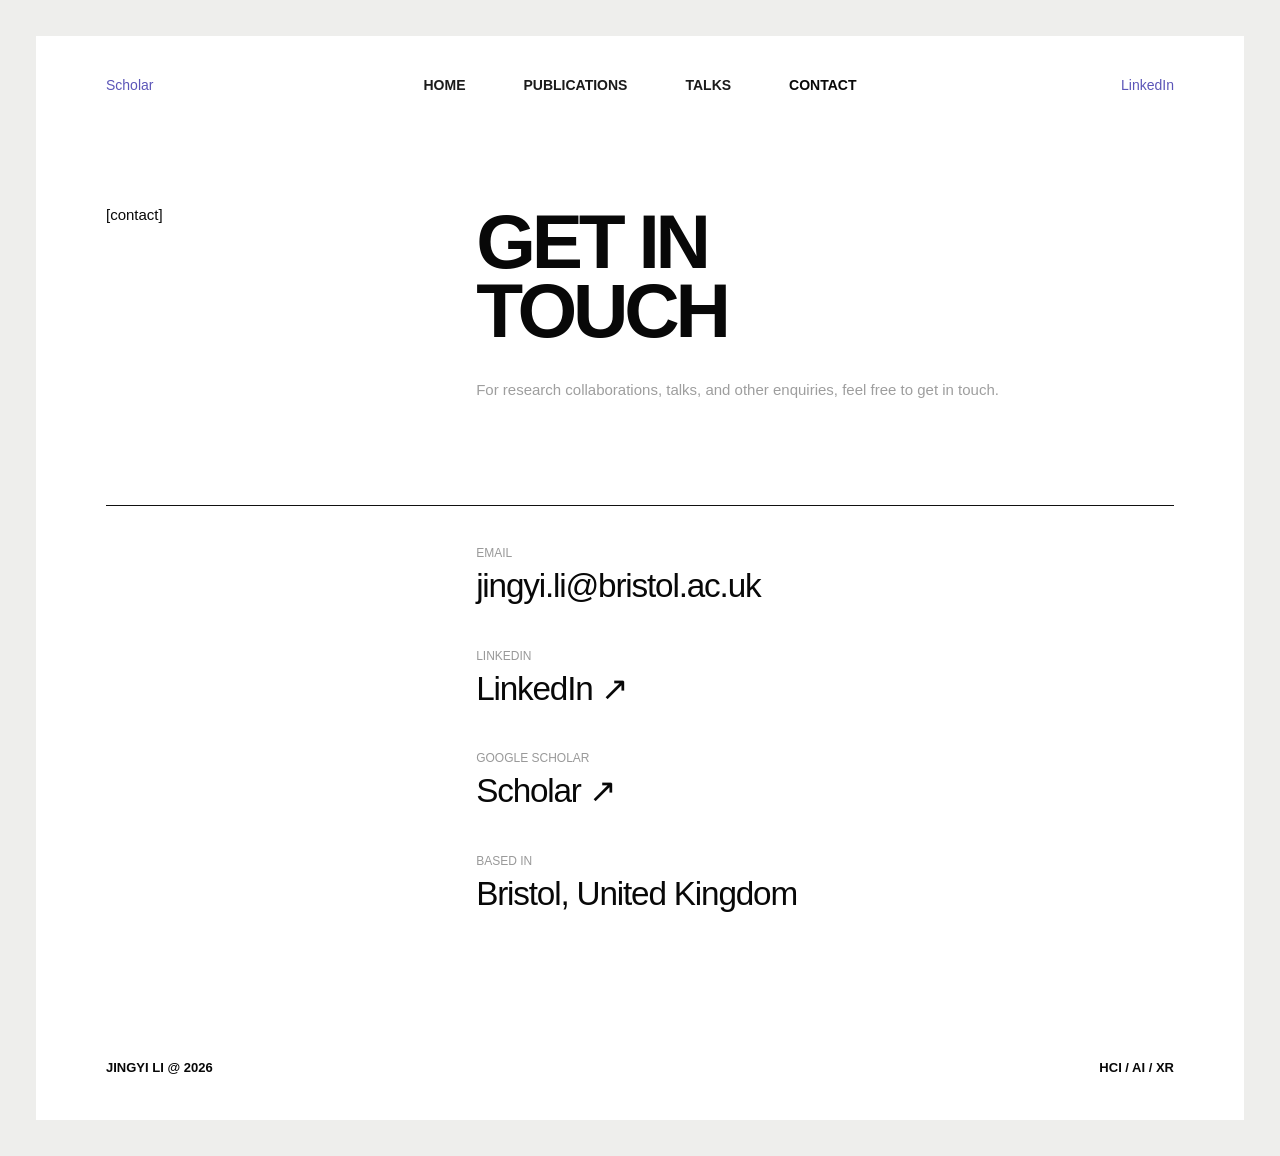
==== contact.html @ 2de235cf "Create contact.html" ====
<!DOCTYPE html>
<html lang="en">

<head>
    <meta charset="UTF-8">

    <meta
        name="viewport"
        content="width=device-width, initial-scale=1.0"
    >

    <title>Contact | Jingyi Li</title>

    <meta
        name="description"
        content="Contact Jingyi Li, Human–AI Interaction Researcher and Senior Research Associate at the University of Bristol."
    >

    <link
        rel="canonical"
        href="https://jing-yi-li.github.io/contact.html"
    >

    <link
        rel="stylesheet"
        href="style.css?v=20260917-4"
    >
</head>


<body>

<div class="site">

    <header class="topbar">

        <a
            class="external-link scholar"
            href="https://scholar.google.com/citations?user=fTp2P1oAAAAJ&hl=en"
            target="_blank"
            rel="noopener noreferrer"
        >
            Scholar
        </a>


        <nav class="main-nav">

            <a href="index.html">
                HOME
            </a>

            <a href="publications.html">
                PUBLICATIONS
            </a>

            <a href="talks.html">
                TALKS
            </a>

            <a
                class="active"
                href="contact.html"
            >
                CONTACT
            </a>

        </nav>


        <a
            class="external-link linkedin"
            href="https://uk.linkedin.com/in/jingyi-li-immersive"
            target="_blank"
            rel="noopener noreferrer"
        >
            LinkedIn
        </a>

    </header>


    <main class="subpage">

        <section class="page-intro">

            <div class="page-label">
                [contact]
            </div>

            <div>
                <h1 class="page-heading">
                    Get in<br>
                    Touch
                </h1>
            </div>

            <p class="page-intro-text">
                For research collaborations, talks, and other enquiries,
                feel free to get in touch.
            </p>

        </section>


        <section class="contact-layout">

            <div></div>

            <div class="contact-details">

                <div class="contact-item">

                    <div class="contact-label">
                        Email
                    </div>

                    <p class="contact-value">
                        <a href="mailto:YOUR_EMAIL">
                            jingyi.li@bristol.ac.uk
                        </a>
                    </p>

                </div>


                <div class="contact-item">

                    <div class="contact-label">
                        LinkedIn
                    </div>

                    <p class="contact-value">

                        <a
                            href="https://uk.linkedin.com/in/jingyi-li-immersive"
                            target="_blank"
                            rel="noopener noreferrer"
                        >
                            LinkedIn ↗
                        </a>

                    </p>

                </div>


                <div class="contact-item">

                    <div class="contact-label">
                        Google Scholar
                    </div>

                    <p class="contact-value">

                        <a
                            href="https://scholar.google.com/citations?user=fTp2P1oAAAAJ&hl=en"
                            target="_blank"
                            rel="noopener noreferrer"
                        >
                            Scholar ↗
                        </a>

                    </p>

                </div>


                <div class="contact-item">

                    <div class="contact-label">
                        Based in
                    </div>

                    <p class="contact-value">
                        Bristol, United Kingdom
                    </p>

                </div>

            </div>

        </section>

    </main>


    <footer class="footer">

        <div class="footer-left">
            JINGYI LI @ 2026
        </div>

        <div>
            HCI / AI / XR
        </div>

    </footer>

</div>

</body>

</html>
---- style.css ----
/* ==========================================
   RESET
========================================== */

* {
    box-sizing: border-box;
}

html,
body {
    margin: 0;
    padding: 0;
}

html {
    scroll-behavior: smooth;
}

body {
    min-height: 100vh;

    background: #eeeeec;
    color: #080808;

    font-family:
        Arial,
        Helvetica,
        sans-serif;

    -webkit-font-smoothing: antialiased;
    text-rendering: optimizeLegibility;
}

a {
    color: inherit;
    text-decoration: none;
}



/* ==========================================
   OUTER PAGE
========================================== */

.site {
    width: calc(100% - 72px);
    max-width: 1450px;

    min-height: calc(100vh - 72px);

    margin: 36px auto;

    padding:
        32px
        70px
        46px;

    background: #ffffff;

    display: grid;

    grid-template-rows:
        auto
        1fr
        auto;
}



/* ==========================================
   TOP NAVIGATION
========================================== */

.topbar {
    display: grid;

    grid-template-columns:
        1fr
        auto
        1fr;

    align-items: center;

    min-height: 34px;

    font-size: 14px;
    line-height: 1;

    font-weight: 600;
}


.scholar {
    justify-self: start;
}

.linkedin {
    justify-self: end;
}


.external-link {
    color: #5b55b8;

    font-weight: 400;

    transition: opacity 0.2s ease;
}

.external-link:hover {
    opacity: 0.55;
}


.main-nav {
    display: flex;

    align-items: center;

    gap: 58px;
}


.main-nav a {
    font-size: 14px;

    font-weight: 700;

    transition: opacity 0.2s ease;
}

.main-nav a:not(.active) {
    opacity: 0.92;
}

.main-nav a:hover {
    opacity: 0.45;
}



/* ==========================================
   MAIN LAYOUT
========================================== */

.home {
    position: relative;

    display: grid;

    grid-template-columns:
        minmax(220px, 1fr)
        minmax(470px, 1.75fr)
        minmax(240px, 1fr);

    column-gap: 60px;

    align-items: center;
}



/* ==========================================
   SMALL LABELS
========================================== */

.small-heading {
    margin-bottom: 15px;

    font-size: 15px;
    line-height: 1;

    font-weight: 400;

    text-transform: lowercase;
}



/* ==========================================
   LEFT — ABOUT
========================================== */

.about {
    align-self: end;

    padding-bottom: 74px;

    max-width: 260px;
}


.about-copy {
    color: #a3a3a3;

    font-size: 14px;
    line-height: 1.26;

    font-weight: 300;
}


.about-copy p {
    margin: 0 0 20px;
}

.about-copy p:last-child {
    margin-bottom: 0;
}



/* ==========================================
   CENTRE — IDENTITY
========================================== */

.identity {
    align-self: center;

    transform: translate(48px, 8px);
}


.identity h1 {
    margin:
        0
        0
        28px;

    font-size:
        clamp(
            48px,
            4.5vw,
            68px
        );

    line-height: 0.95;

    letter-spacing: -0.045em;

    font-weight: 700;

    white-space: nowrap;
}


.role {
    display: flex;
    flex-direction: column;

    font-size:
        clamp(
            47px,
            4.6vw,
            70px
        );

    line-height: 1.13;

    letter-spacing: -0.045em;

    font-weight: 300;
    font-style: italic;
}


.role span {
    display: block;

    white-space: nowrap;
}



/* ==========================================
   RIGHT — CREDENTIALS
========================================== */

.credentials {
    align-self: start;

    margin-top: 93px;

    text-align: right;
}


.credentials .small-heading {
    margin-bottom: 20px;
}


.credential-group {
    margin-bottom: 40px;
}


.credential-group:last-child {
    margin-bottom: 0;
}


.credential-title {
    margin:
        0
        0
        7px;

    font-size: 16px;
    line-height: 1.2;

    font-weight: 400;
}


.credential-detail {
    margin: 0;

    color: #9e9e9e;

    font-size: 15px;
    line-height: 1.18;

    font-weight: 300;
}



/* ==========================================
   FOOTER
========================================== */

.footer {
    display: flex;

    justify-content: space-between;
    align-items: flex-end;

    padding-top: 24px;

    font-size: 13px;
    line-height: 1;

    font-weight: 700;
}

.footer-right {
    position: relative;

    min-width: 120px;

    text-align: center;
}

.profile-photo {
    position: absolute;

    width: 120px;
    height: 120px;

    left: 50%;
    bottom: 26px;

    transform: translateX(-50%);

    border-radius: 50%;

    object-fit: cover;
    object-position: center;

    display: block;
}


/* ==========================================
   LARGE DESKTOP TUNING
========================================== */

@media (min-width: 1500px) {

    .site {
        min-height: 810px;
    }

}



/* ==========================================
   TABLET / SMALL LAPTOP
========================================== */

@media (max-width: 1100px) {

    .site {
        padding:
            28px
            42px
            38px;
    }


    .home {
        grid-template-columns:
            0.85fr
            1.7fr
            0.9fr;

        column-gap: 36px;
    }


    .main-nav {
        gap: 34px;
    }


    .about {
        max-width: 220px;
    }


    .about-copy {
        font-size: 12px;
    }


    .credential-detail {
        font-size: 13px;
    }

}



/* ==========================================
   MOBILE
========================================== */

@media (max-width: 760px) {

    body {
        background: #ffffff;
    }


    .site {
        width: 100%;

        min-height: 100svh;

        margin: 0;

        padding:
            24px
            22px
            28px;
    }



    /* NAV */

    .topbar {
        grid-template-columns:
            1fr
            auto;

        row-gap: 28px;
    }


    .scholar {
        grid-column: 1;
        grid-row: 1;
    }


    .linkedin {
        grid-column: 2;
        grid-row: 1;
    }


    .main-nav {
        grid-column:
            1 / -1;

        grid-row: 2;

        justify-self: start;

        gap: 25px;
    }



    /* MAIN */

    .home {
        display: flex;

        flex-direction: column;

        align-items: stretch;

        padding:
            90px
            0
            80px;
    }



    /* CENTRAL IDENTITY FIRST */

    .identity {
        order: 1;

        transform: none;
    }


    .identity h1 {
        margin-bottom: 26px;

        font-size: 15vw;
    }


    .role {
        font-size: 11.5vw;

        line-height: 1.08;
    }


    .role span {
        white-space: normal;
    }



    /* CREDENTIALS */

    .credentials {
        order: 2;

        margin-top: 90px;

        text-align: left;
    }


    .credential-group {
        margin-bottom: 32px;
    }



    /* ABOUT */

    .about {
        order: 3;

        align-self: auto;

        max-width: 390px;

        padding:
            55px
            0
            0;
    }


    .about-copy {
        font-size: 14px;
    }



    /* FOOTER */

    .footer {
        padding-top: 40px;
    }

}



/* ==========================================
   VERY SMALL MOBILE
========================================== */

@media (max-width: 430px) {

    .main-nav {
        gap: 17px;
    }


    .main-nav a,
    .topbar {
        font-size: 11px;
    }


    .footer {
        font-size: 10px;
    }

}

/* ==========================================
   INNER PAGES
========================================== */

.subpage {
    display: flex;
    flex-direction: column;

    padding:
        105px
        0
        80px;
}


/* PAGE INTRO */

.page-intro {
    display: grid;

    grid-template-columns:
        1fr
        2.25fr;

    column-gap: 60px;

    margin-bottom: 90px;
}


.page-label {
    font-size: 15px;
    line-height: 1;

    font-weight: 400;
}


.page-heading {
    margin: 0;

    font-size:
        clamp(
            58px,
            6vw,
            92px
        );

    line-height: 0.9;

    letter-spacing: -0.055em;

    font-weight: 700;

    text-transform: uppercase;
}


.page-intro-text {
    grid-column: 2;

    max-width: 580px;

    margin-top: 34px;

    color: #9e9e9e;

    font-size: 15px;
    line-height: 1.4;
}


/* ==========================================
   EDITORIAL LIST
========================================== */

.editorial-list {
    border-top: 1px solid #111;
}


.entry {
    display: grid;

    grid-template-columns:
        150px
        1fr;

    column-gap: 50px;

    padding:
        28px
        0
        34px;

    border-bottom: 1px solid #d7d7d7;
}


.entry-meta {
    font-size: 13px;
    line-height: 1.35;

    color: #8f8f8f;
}


.entry-content {
    max-width: 820px;
}


.entry-title {
    margin:
        0
        0
        10px;

    font-size:
        clamp(
            21px,
            2vw,
            29px
        );

    line-height: 1.1;

    letter-spacing: -0.025em;

    font-weight: 600;
}


.entry-authors,
.entry-venue,
.entry-description {
    margin:
        0
        0
        8px;

    font-size: 14px;
    line-height: 1.4;
}


.entry-authors,
.entry-description {
    color: #8e8e8e;
}


.entry-links {
    display: flex;

    flex-wrap: wrap;

    gap: 18px;

    margin-top: 15px;
}


.entry-links a {
    color: #5b55b8;

    font-size: 12px;
    font-weight: 500;

    text-transform: uppercase;
}


.entry-links a:hover {
    opacity: 0.55;
}


/* ==========================================
   CONTACT PAGE
========================================== */

.contact-layout {
    display: grid;

    grid-template-columns:
        1fr
        2.25fr;

    column-gap: 60px;

    border-top: 1px solid #111;

    padding-top: 40px;
}


.contact-details {
    grid-column: 2;

    max-width: 760px;
}


.contact-item {
    margin-bottom: 44px;
}


.contact-label {
    margin-bottom: 8px;

    color: #999;

    font-size: 12px;

    text-transform: uppercase;
}


.contact-value {
    margin: 0;

    font-size:
        clamp(
            24px,
            2.6vw,
            40px
        );

    line-height: 1.1;

    letter-spacing: -0.035em;
}


.contact-value a:hover {
    color: #5b55b8;
}


/* ==========================================
   INNER PAGE MOBILE
========================================== */

@media (max-width: 760px) {

    .subpage {
        padding:
            80px
            0
            60px;
    }


    .page-intro {
        grid-template-columns: 1fr;

        gap: 30px;

        margin-bottom: 60px;
    }


    .page-intro-text {
        grid-column: 1;

        margin-top: 0;
    }


    .page-heading {
        font-size: 15vw;
    }


    .entry {
        grid-template-columns: 1fr;

        gap: 14px;
    }


    .entry-meta {
        font-size: 11px;
    }


    .contact-layout {
        grid-template-columns: 1fr;

        gap: 30px;
    }


    .contact-details {
        grid-column: 1;
    }

}

/* ==========================================
   TALK PAGE IMAGES
========================================== */

.talk-entry-image {
    grid-template-columns:
        150px
        minmax(0, 1fr)
        280px;
}


.talk-image-wrap {
    align-self: start;
}


.talk-image {
    width: 100%;
    height: 180px;

    display: block;

    object-fit: cover;
    object-position: center;

    filter: grayscale(100%);

    transition:
        filter 0.25s ease,
        transform 0.25s ease;
}


.talk-entry-image:hover .talk-image {
    filter: grayscale(0%);
}


@media (max-width: 900px) {

    .talk-entry-image {
        grid-template-columns:
            120px
            1fr;
    }

    .talk-image-wrap {
        grid-column: 2;

        margin-top: 16px;
    }

    .talk-image {
        max-width: 420px;
    }

}


@media (max-width: 760px) {

    .talk-entry-image {
        grid-template-columns: 1fr;
    }

    .talk-image-wrap {
        grid-column: 1;
    }

    .talk-image {
        height: auto;
        max-width: 100%;
    }

}
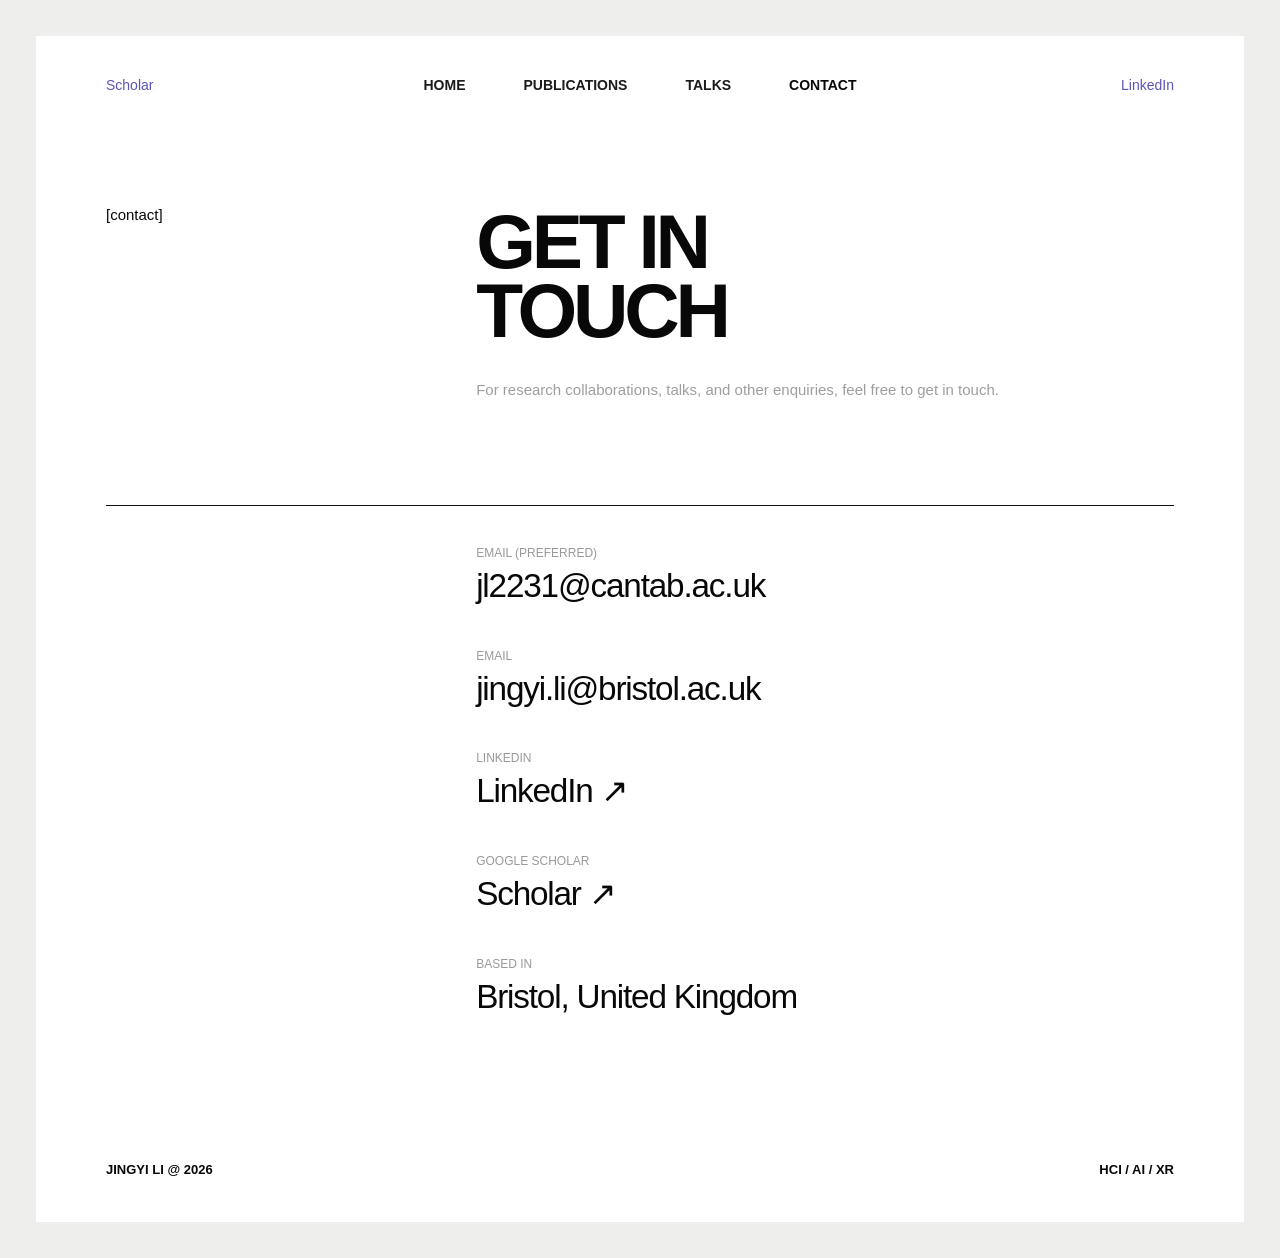
==== commit 4876921a: "Update contact.html" ====
--- a/contact.html
+++ b/contact.html
@@ -112,6 +112,20 @@
                 <div class="contact-item">
 
                     <div class="contact-label">
+                        Email (preferred)
+                    </div>
+
+                    <p class="contact-value">
+                        <a href="mailto:YOUR_EMAIL">
+                            jl2231@cantab.ac.uk
+                        </a>
+                    </p>
+
+                </div>
+
+                <div class="contact-item">
+
+                    <div class="contact-label">
                         Email
                     </div>
 
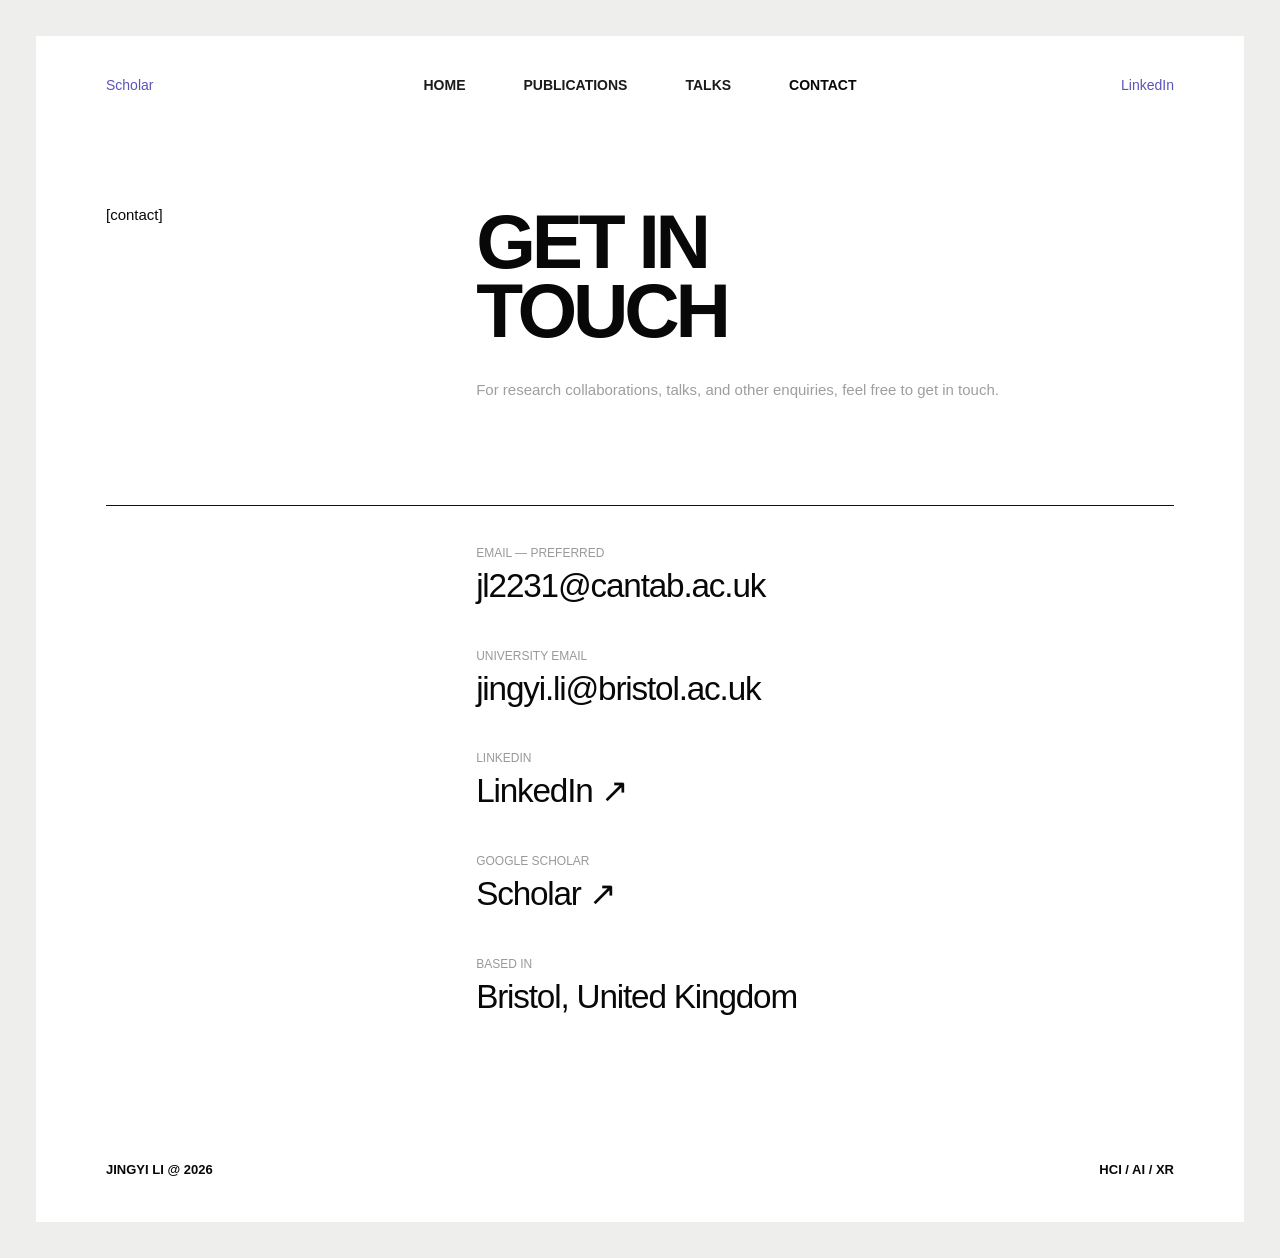
==== commit 80a76dfd: "Update contact.html" ====
--- a/contact.html
+++ b/contact.html
@@ -110,31 +110,32 @@
             <div class="contact-details">
 
                 <div class="contact-item">
-
-                    <div class="contact-label">
-                        Email (preferred)
-                    </div>
-
-                    <p class="contact-value">
-                        <a href="mailto:YOUR_EMAIL">
+                
+                    <div class="contact-label">
+                        Email — preferred
+                    </div>
+                
+                    <p class="contact-value">
+                        <a href="mailto:jl2231@cantab.ac.uk">
                             jl2231@cantab.ac.uk
                         </a>
                     </p>
-
-                </div>
-
-                <div class="contact-item">
-
-                    <div class="contact-label">
-                        Email
-                    </div>
-
-                    <p class="contact-value">
-                        <a href="mailto:YOUR_EMAIL">
+                
+                </div>
+                
+                
+                <div class="contact-item">
+                
+                    <div class="contact-label">
+                        University email
+                    </div>
+                
+                    <p class="contact-value">
+                        <a href="mailto:jingyi.li@bristol.ac.uk">
                             jingyi.li@bristol.ac.uk
                         </a>
                     </p>
-
+                
                 </div>
 
 
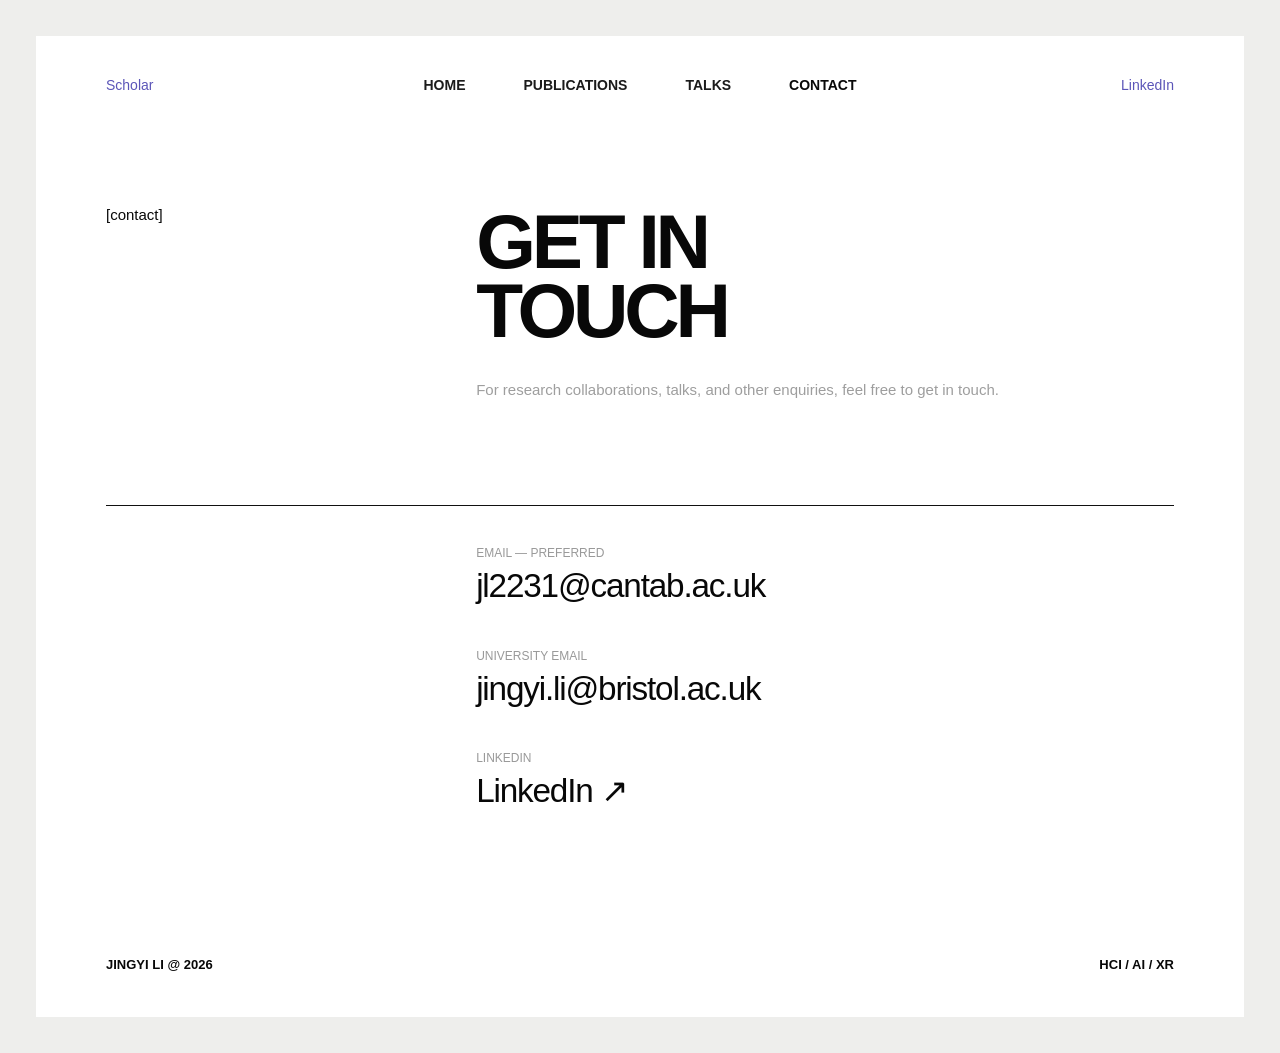
==== commit d2d042c8: "Update contact.html" ====
--- a/contact.html
+++ b/contact.html
@@ -160,38 +160,10 @@
                 </div>
 
 
-                <div class="contact-item">
-
-                    <div class="contact-label">
-                        Google Scholar
-                    </div>
-
-                    <p class="contact-value">
-
-                        <a
-                            href="https://scholar.google.com/citations?user=fTp2P1oAAAAJ&hl=en"
-                            target="_blank"
-                            rel="noopener noreferrer"
-                        >
-                            Scholar ↗
-                        </a>
-
-                    </p>
-
-                </div>
+                
 
 
-                <div class="contact-item">
 
-                    <div class="contact-label">
-                        Based in
-                    </div>
-
-                    <p class="contact-value">
-                        Bristol, United Kingdom
-                    </p>
-
-                </div>
 
             </div>
 
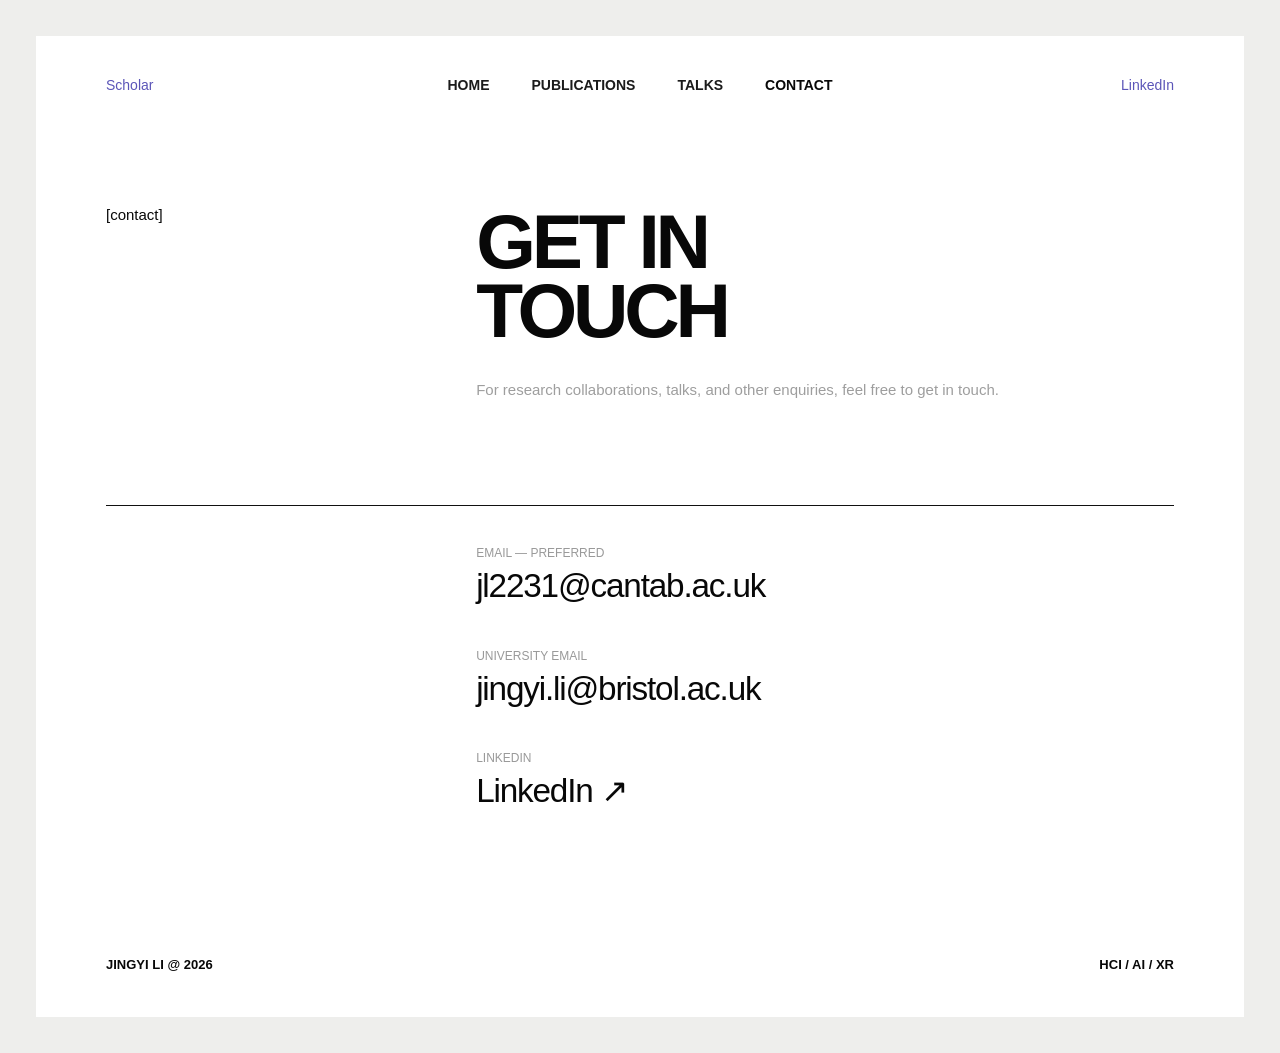
==== commit 82484493: "Update contact.html" ====
--- a/contact.html
+++ b/contact.html
@@ -23,7 +23,7 @@
 
     <link
         rel="stylesheet"
-        href="style.css?v=20260917-4"
+        href="style.css?v=20260917-6"
     >
 </head>
 
--- a/style.css
+++ b/style.css
@@ -37,7 +37,6 @@
 }
 
 
-
 /* ==========================================
    OUTER PAGE
 ========================================== */
@@ -66,7 +65,6 @@
 }
 
 
-
 /* ==========================================
    TOP NAVIGATION
 ========================================== */
@@ -89,7 +87,6 @@
     font-weight: 600;
 }
 
-
 .scholar {
     justify-self: start;
 }
@@ -98,7 +95,6 @@
     justify-self: end;
 }
 
-
 .external-link {
     color: #5b55b8;
 
@@ -111,15 +107,13 @@
     opacity: 0.55;
 }
 
-
 .main-nav {
     display: flex;
 
     align-items: center;
 
-    gap: 58px;
-}
-
+    gap: 42px;
+}
 
 .main-nav a {
     font-size: 14px;
@@ -138,9 +132,8 @@
 }
 
 
-
-/* ==========================================
-   MAIN LAYOUT
+/* ==========================================
+   HOME — MAIN LAYOUT
 ========================================== */
 
 .home {
@@ -159,7 +152,6 @@
 }
 
 
-
 /* ==========================================
    SMALL LABELS
 ========================================== */
@@ -176,9 +168,8 @@
 }
 
 
-
-/* ==========================================
-   LEFT — ABOUT
+/* ==========================================
+   HOME — LEFT / ABOUT
 ========================================== */
 
 .about {
@@ -189,7 +180,6 @@
     max-width: 260px;
 }
 
-
 .about-copy {
     color: #a3a3a3;
 
@@ -199,7 +189,6 @@
     font-weight: 300;
 }
 
-
 .about-copy p {
     margin: 0 0 20px;
 }
@@ -209,9 +198,8 @@
 }
 
 
-
-/* ==========================================
-   CENTRE — IDENTITY
+/* ==========================================
+   HOME — CENTRE / IDENTITY
 ========================================== */
 
 .identity {
@@ -219,7 +207,6 @@
 
     transform: translate(48px, 8px);
 }
-
 
 .identity h1 {
     margin:
@@ -243,7 +230,6 @@
     white-space: nowrap;
 }
 
-
 .role {
     display: flex;
     flex-direction: column;
@@ -263,7 +249,6 @@
     font-style: italic;
 }
 
-
 .role span {
     display: block;
 
@@ -271,9 +256,8 @@
 }
 
 
-
-/* ==========================================
-   RIGHT — CREDENTIALS
+/* ==========================================
+   HOME — RIGHT / CREDENTIALS
 ========================================== */
 
 .credentials {
@@ -284,21 +268,17 @@
     text-align: right;
 }
 
-
 .credentials .small-heading {
     margin-bottom: 20px;
 }
 
-
 .credential-group {
     margin-bottom: 40px;
 }
 
-
 .credential-group:last-child {
     margin-bottom: 0;
 }
-
 
 .credential-title {
     margin:
@@ -312,7 +292,6 @@
     font-weight: 400;
 }
 
-
 .credential-detail {
     margin: 0;
 
@@ -325,7 +304,6 @@
 }
 
 
-
 /* ==========================================
    FOOTER
 ========================================== */
@@ -344,6 +322,9 @@
     font-weight: 700;
 }
 
+
+/* HOME PROFILE PHOTO — DESKTOP */
+
 .footer-right {
     position: relative;
 
@@ -355,8 +336,8 @@
 .profile-photo {
     position: absolute;
 
-    width: 120px;
-    height: 120px;
+    width: 90px;
+    height: 90px;
 
     left: 50%;
     bottom: 26px;
@@ -383,7 +364,6 @@
     }
 
 }
-
 
 
 /* ==========================================
@@ -399,7 +379,6 @@
             38px;
     }
 
-
     .home {
         grid-template-columns:
             0.85fr
@@ -409,22 +388,18 @@
         column-gap: 36px;
     }
 
-
     .main-nav {
-        gap: 34px;
-    }
-
+        gap: 30px;
+    }
 
     .about {
         max-width: 220px;
     }
 
-
     .about-copy {
         font-size: 12px;
     }
 
-
     .credential-detail {
         font-size: 13px;
     }
@@ -432,9 +407,8 @@
 }
 
 
-
-/* ==========================================
-   MOBILE
+/* ==========================================
+   MOBILE — HOME
 ========================================== */
 
 @media (max-width: 760px) {
@@ -442,7 +416,6 @@
     body {
         background: #ffffff;
     }
-
 
     .site {
         width: 100%;
@@ -458,7 +431,6 @@
     }
 
 
-
     /* NAV */
 
     .topbar {
@@ -469,19 +441,16 @@
         row-gap: 28px;
     }
 
-
     .scholar {
         grid-column: 1;
         grid-row: 1;
     }
 
-
     .linkedin {
         grid-column: 2;
         grid-row: 1;
     }
 
-
     .main-nav {
         grid-column:
             1 / -1;
@@ -490,9 +459,8 @@
 
         justify-self: start;
 
-        gap: 25px;
-    }
-
+        gap: 18px;
+    }
 
 
     /* MAIN */
@@ -507,9 +475,8 @@
         padding:
             90px
             0
-            80px;
-    }
-
+            55px;
+    }
 
 
     /* CENTRAL IDENTITY FIRST */
@@ -520,27 +487,23 @@
         transform: none;
     }
 
-
     .identity h1 {
         margin-bottom: 26px;
 
         font-size: 15vw;
     }
 
-
     .role {
         font-size: 11.5vw;
 
         line-height: 1.08;
     }
 
-
     .role span {
         white-space: normal;
     }
 
 
-
     /* CREDENTIALS */
 
     .credentials {
@@ -551,11 +514,9 @@
         text-align: left;
     }
 
-
     .credential-group {
         margin-bottom: 32px;
     }
-
 
 
     /* ABOUT */
@@ -573,21 +534,64 @@
             0;
     }
 
-
     .about-copy {
         font-size: 14px;
     }
 
 
-
     /* FOOTER */
 
     .footer {
-        padding-top: 40px;
-    }
-
-}
-
+        padding-top: 60px;
+
+        align-items: flex-end;
+    }
+
+
+    /*
+       IMPORTANT:
+       On desktop the photo is absolute.
+       On mobile it returns to normal document flow,
+       so it cannot overlap the About text.
+    */
+
+    .footer-right {
+        position: static;
+
+        min-width: auto;
+
+        display: flex;
+        flex-direction: column;
+
+        align-items: center;
+
+        gap: 10px;
+
+        text-align: center;
+    }
+
+    .profile-photo {
+        position: static;
+
+        width: 88px;
+        height: 88px;
+
+        left: auto;
+        bottom: auto;
+
+        transform: none;
+
+        margin-bottom: 4px;
+
+        border-radius: 50%;
+
+        object-fit: cover;
+        object-position: center;
+
+        display: block;
+    }
+
+}
 
 
 /* ==========================================
@@ -597,21 +601,25 @@
 @media (max-width: 430px) {
 
     .main-nav {
-        gap: 17px;
-    }
-
+        gap: 13px;
+    }
 
     .main-nav a,
     .topbar {
-        font-size: 11px;
-    }
-
+        font-size: 10px;
+    }
 
     .footer {
         font-size: 10px;
     }
 
-}
+    .profile-photo {
+        width: 80px;
+        height: 80px;
+    }
+
+}
+
 
 /* ==========================================
    INNER PAGES
@@ -628,7 +636,9 @@
 }
 
 
-/* PAGE INTRO */
+/* ==========================================
+   INNER PAGES — INTRO
+========================================== */
 
 .page-intro {
     display: grid;
@@ -642,14 +652,12 @@
     margin-bottom: 90px;
 }
 
-
 .page-label {
     font-size: 15px;
     line-height: 1;
 
     font-weight: 400;
 }
-
 
 .page-heading {
     margin: 0;
@@ -670,7 +678,6 @@
     text-transform: uppercase;
 }
 
-
 .page-intro-text {
     grid-column: 2;
 
@@ -687,12 +694,12 @@
 
 /* ==========================================
    EDITORIAL LIST
+   Publications + Talks
 ========================================== */
 
 .editorial-list {
     border-top: 1px solid #111;
 }
-
 
 .entry {
     display: grid;
@@ -711,7 +718,6 @@
     border-bottom: 1px solid #d7d7d7;
 }
 
-
 .entry-meta {
     font-size: 13px;
     line-height: 1.35;
@@ -719,11 +725,9 @@
     color: #8f8f8f;
 }
 
-
 .entry-content {
     max-width: 820px;
 }
-
 
 .entry-title {
     margin:
@@ -744,7 +748,6 @@
 
     font-weight: 600;
 }
-
 
 .entry-authors,
 .entry-venue,
@@ -758,13 +761,11 @@
     line-height: 1.4;
 }
 
-
 .entry-authors,
 .entry-description {
     color: #8e8e8e;
 }
 
-
 .entry-links {
     display: flex;
 
@@ -775,7 +776,6 @@
     margin-top: 15px;
 }
 
-
 .entry-links a {
     color: #5b55b8;
 
@@ -784,7 +784,6 @@
 
     text-transform: uppercase;
 }
-
 
 .entry-links a:hover {
     opacity: 0.55;
@@ -809,19 +808,16 @@
     padding-top: 40px;
 }
 
-
 .contact-details {
     grid-column: 2;
 
     max-width: 760px;
 }
 
-
 .contact-item {
     margin-bottom: 44px;
 }
 
-
 .contact-label {
     margin-bottom: 8px;
 
@@ -831,7 +827,6 @@
 
     text-transform: uppercase;
 }
-
 
 .contact-value {
     margin: 0;
@@ -848,7 +843,6 @@
     letter-spacing: -0.035em;
 }
 
-
 .contact-value a:hover {
     color: #5b55b8;
 }
@@ -867,7 +861,6 @@
             60px;
     }
 
-
     .page-intro {
         grid-template-columns: 1fr;
 
@@ -876,43 +869,38 @@
         margin-bottom: 60px;
     }
 
-
     .page-intro-text {
         grid-column: 1;
 
         margin-top: 0;
     }
 
-
     .page-heading {
         font-size: 15vw;
     }
 
-
     .entry {
         grid-template-columns: 1fr;
 
         gap: 14px;
     }
 
-
     .entry-meta {
         font-size: 11px;
     }
 
-
     .contact-layout {
         grid-template-columns: 1fr;
 
         gap: 30px;
     }
 
-
     .contact-details {
         grid-column: 1;
     }
 
 }
+
 
 /* ==========================================
    TALK PAGE IMAGES
@@ -925,11 +913,9 @@
         280px;
 }
 
-
 .talk-image-wrap {
     align-self: start;
 }
-
 
 .talk-image {
     width: 100%;
@@ -947,11 +933,14 @@
         transform 0.25s ease;
 }
 
-
 .talk-entry-image:hover .talk-image {
     filter: grayscale(0%);
 }
 
+
+/* ==========================================
+   TALK PAGE — TABLET
+========================================== */
 
 @media (max-width: 900px) {
 
@@ -974,6 +963,10 @@
 }
 
 
+/* ==========================================
+   TALK PAGE — MOBILE
+========================================== */
+
 @media (max-width: 760px) {
 
     .talk-entry-image {
@@ -982,10 +975,14 @@
 
     .talk-image-wrap {
         grid-column: 1;
+
+        margin-top: 8px;
     }
 
     .talk-image {
+        width: 100%;
         height: auto;
+
         max-width: 100%;
     }
 
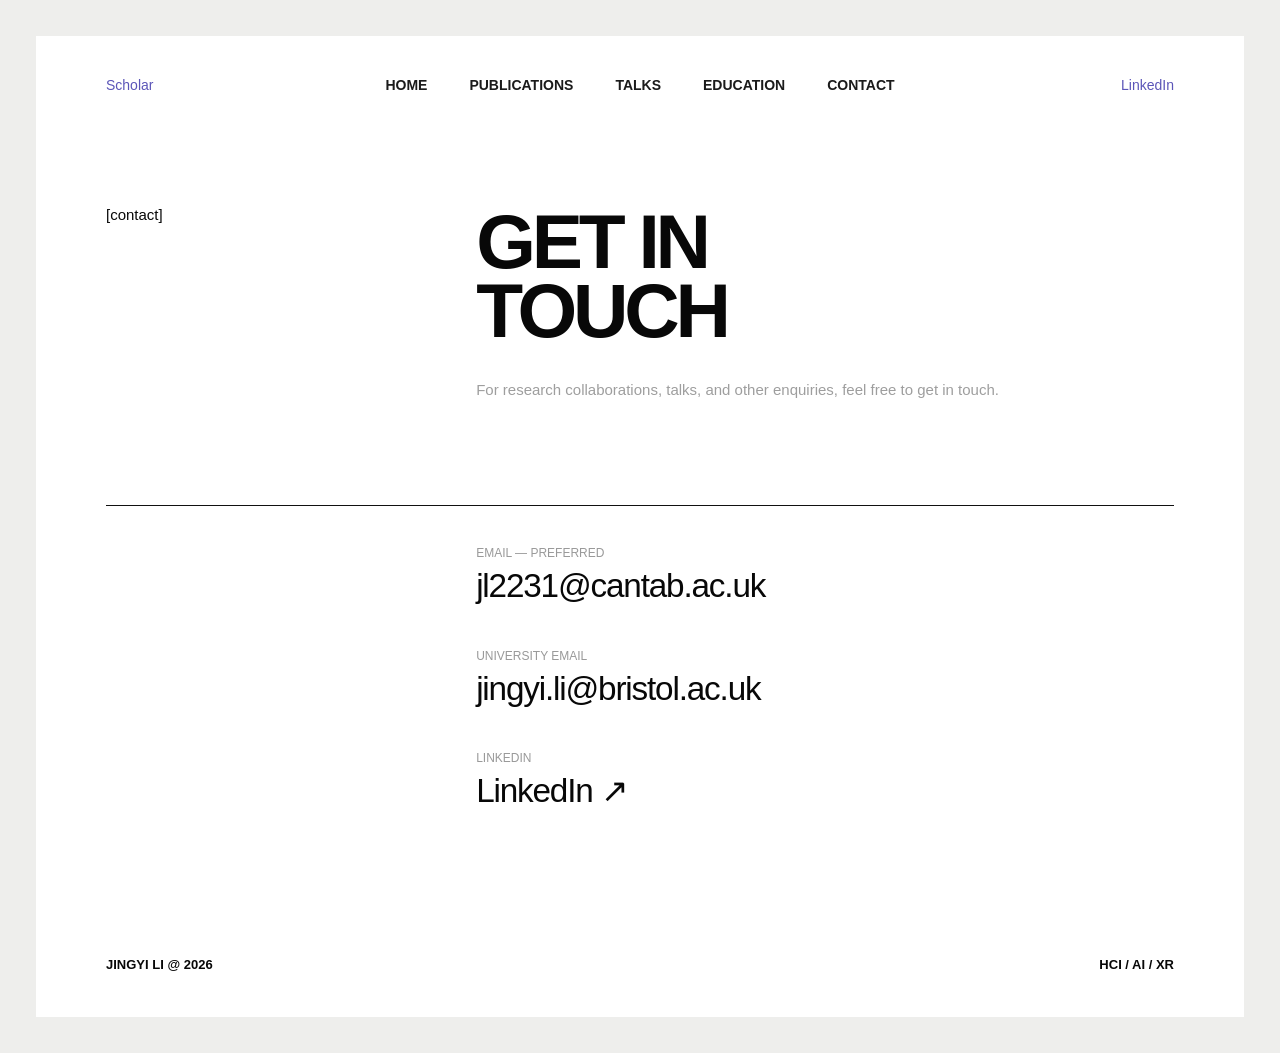
==== commit f32ef7cb: "Update contact.html" ====
--- a/contact.html
+++ b/contact.html
@@ -45,26 +45,27 @@
 
 
         <nav class="main-nav">
-
+        
             <a href="index.html">
                 HOME
             </a>
-
+        
             <a href="publications.html">
                 PUBLICATIONS
             </a>
-
+        
             <a href="talks.html">
                 TALKS
             </a>
-
-            <a
-                class="active"
-                href="contact.html"
-            >
+        
+            <a href="education.html">
+                EDUCATION
+            </a>
+        
+            <a href="contact.html">
                 CONTACT
             </a>
-
+        
         </nav>
 
 
